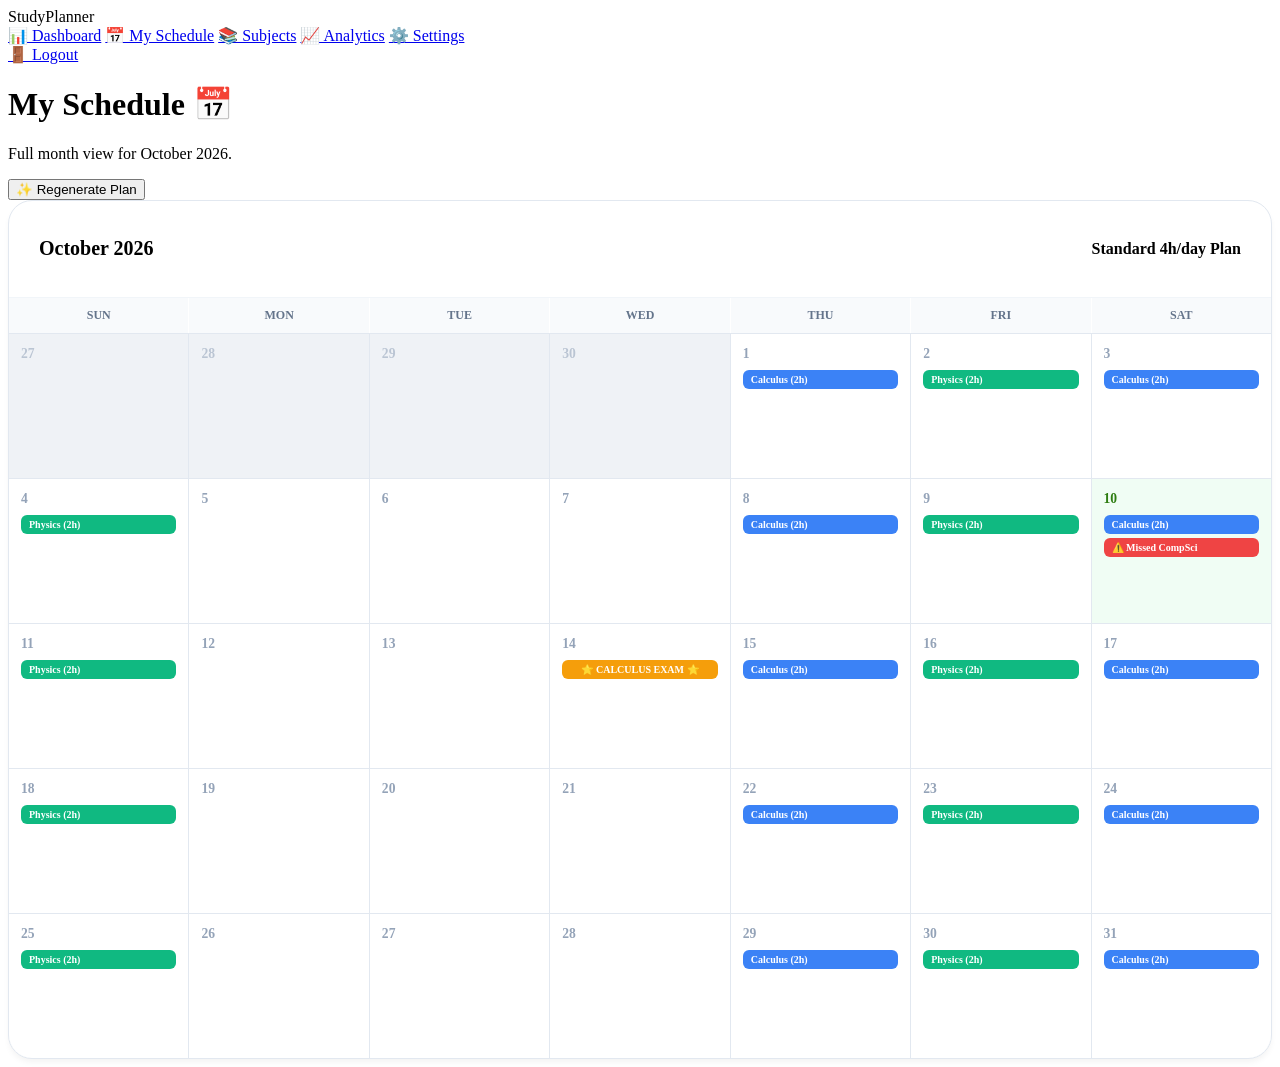
==== schedule.html @ 5e94e537 "Add files via upload" ====
<!DOCTYPE html>
<html lang="en">
<head>
    <meta charset="UTF-8">
    <title>My Schedule | AI Study Planner</title>
    <link href="https://fonts.googleapis.com/css2?family=Poppins:wght@400;600;700&display=swap" rel="stylesheet">
    <link rel="stylesheet" href="dashboard.css">
    
    <style>
        .calendar-container {
            background: white;
            border-radius: 24px;
            border: 1px solid #e2e8f0;
            overflow: hidden;
            box-shadow: 0 4px 6px -1px rgba(0, 0, 0, 0.05);
        }

        .calendar-header {
            padding: 20px 30px;
            display: flex;
            justify-content: space-between;
            align-items: center;
            border-bottom: 1px solid #f1f5f9;
        }

        /* 7 Columns for the 7 days of the week */
        .calendar-grid {
            display: grid;
            grid-template-columns: repeat(7, 1fr);
            gap: 1px;
            background: #e2e8f0; /* The "Border" color */
        }

        .day-label {
            background: #f8fafc;
            padding: 10px;
            text-align: center;
            font-size: 0.75rem;
            font-weight: 700;
            color: #64748b;
            text-transform: uppercase;
        }

        .cal-day {
            background: white;
            min-height: 120px;
            padding: 12px;
            transition: 0.2s;
        }

        .cal-day:hover { background: #fcfdfd; }

        .date-num {
            font-size: 0.85rem;
            font-weight: 600;
            color: #94a3b8;
            margin-bottom: 8px;
            display: block;
        }

        .inactive { background: #fdfdfd; opacity: 0.5; }
        .today { background: #f0fdf4 !important; }
        .today .date-num { color: #2e7d12; font-weight: 800; }

        /* Event Tags */
        .event {
            font-size: 10px;
            padding: 4px 8px;
            border-radius: 6px;
            color: white;
            margin-top: 4px;
            font-weight: 600;
            cursor: pointer;
        }
        .blue { background: #3b82f6; }
        .green { background: #10b981; }
        .red { background: #ef4444; }
        .yellow { background: #f59e0b; color: #fff; text-align: center; font-weight: bold; }
    </style>
</head>
<body>

    <div class="dashboard-layout">
        <aside class="sidebar">
            <div class="sidebar-logo">StudyPlanner</div>
            <nav class="sidebar-nav">
                <a href="dashboard.html">📊 Dashboard</a>
                <a href="schedule.html" class="active">📅 My Schedule</a>
                <a href="subjects.html">📚 Subjects</a>
                <a href="analytics.html">📈 Analytics</a>
                <a href="settings.html">⚙️ Settings</a>
            </nav>
            <div class="sidebar-bottom">
                <a href="login.html" class="logout-btn">🚪 Logout</a>
            </div>
        </aside>

        <main class="main-content">
            <header class="topbar">
                <div>
                    <h1>My Schedule 📅</h1>
                    <p style="color: var(--text-gray);">Full month view for October 2026.</p>
                </div>
                <button class="magic-btn" onclick="location.reload()">✨ Regenerate Plan</button>
            </header>

            <section class="calendar-container">
                <div class="calendar-header">
                    <h2 style="font-size: 1.25rem;">October 2026</h2>
                    <div style="color: var(--text-gray); font-weight: 600;">Standard 4h/day Plan</div>
                </div>
                
                <div class="calendar-grid" style="background: none; border-bottom: 1px solid #e2e8f0;">
                    <div class="day-label">Sun</div><div class="day-label">Mon</div>
                    <div class="day-label">Tue</div><div class="day-label">Wed</div>
                    <div class="day-label">Thu</div><div class="day-label">Fri</div>
                    <div class="day-label">Sat</div>
                </div>

                <div class="calendar-grid" id="full-month-grid">
                    </div>
            </section>
        </main>
    </div>

    <script>
        const grid = document.getElementById('full-month-grid');

        function generateMonth() {
            // 1. Fill the 4 inactive days from September (27-30)
            for (let i = 27; i <= 30; i++) {
                grid.innerHTML += `<div class="cal-day inactive"><span class="date-num">${i}</span></div>`;
            }

            // 2. Fill the 31 days of October
            for (let day = 1; day <= 31; day++) {
                let isToday = (day === 10) ? 'today' : '';
                
                let eventsHtml = '';
                // Logic: Add Math on Mondays/Wednesdays, Physics on Tuesdays/Thursdays
                if (day % 7 === 1 || day % 7 === 3) {
                    eventsHtml = `<div class="event blue">Calculus (2h)</div>`;
                } else if (day % 7 === 2 || day % 7 === 4) {
                    eventsHtml = `<div class="event green">Physics (2h)</div>`;
                }

                // Logic: Mark Day 10 as Missed (Today)
                if (day === 10) {
                    eventsHtml += `<div class="event red">⚠️ Missed CompSci</div>`;
                }

                // Logic: Exam on the 14th
                if (day === 14) {
                    eventsHtml = `<div class="event yellow">⭐ CALCULUS EXAM ⭐</div>`;
                }

                grid.innerHTML += `
                    <div class="cal-day ${isToday}">
                        <span class="date-num">${day}</span>
                        ${eventsHtml}
                    </div>
                `;
            }
        }

        // Run the function when the page loads
        window.onload = generateMonth;
    </script>
</body>
</html>
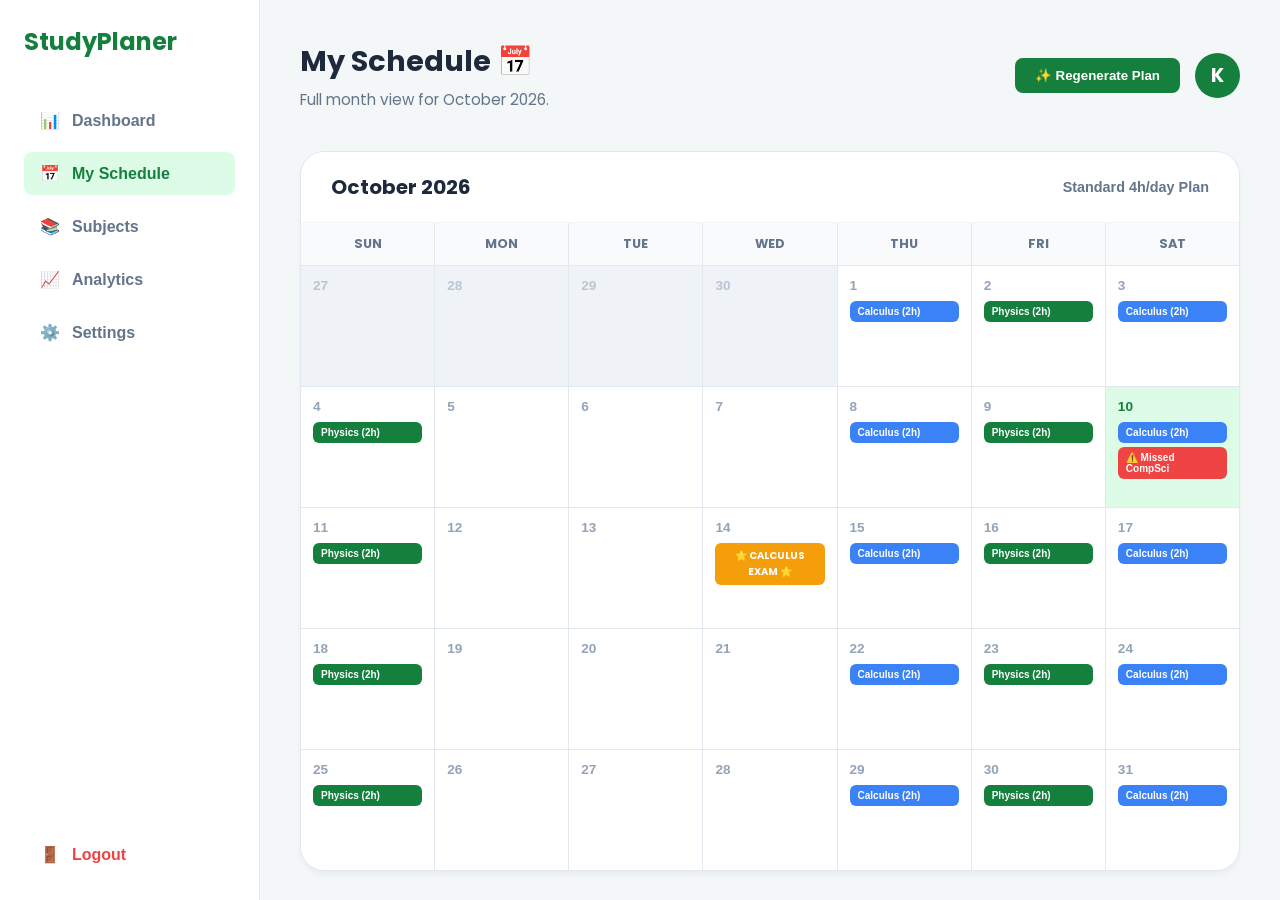
==== commit 7f518d92: "Add files via upload" ====
--- a/schedule.html
+++ b/schedule.html
@@ -2,17 +2,21 @@
 <html lang="en">
 <head>
     <meta charset="UTF-8">
+    <meta name="viewport" content="width=device-width, initial-scale=1.0">
     <title>My Schedule | AI Study Planner</title>
-    <link href="https://fonts.googleapis.com/css2?family=Poppins:wght@400;600;700&display=swap" rel="stylesheet">
+    <link href="https://fonts.googleapis.com/css2?family=Poppins:wght@300;400;600;700&display=swap" rel="stylesheet">
+    
     <link rel="stylesheet" href="dashboard.css">
     
     <style>
+        /* --- CALENDAR SPECIFIC STYLES --- */
         .calendar-container {
-            background: white;
+            background: var(--card-bg, #ffffff);
             border-radius: 24px;
             border: 1px solid #e2e8f0;
             overflow: hidden;
             box-shadow: 0 4px 6px -1px rgba(0, 0, 0, 0.05);
+            margin-top: 10px;
         }
 
         .calendar-header {
@@ -23,21 +27,32 @@
             border-bottom: 1px solid #f1f5f9;
         }
 
+        .calendar-header h2 {
+            font-size: 1.25rem;
+            color: var(--text-main);
+        }
+
+        .calendar-header-info {
+            color: var(--text-muted);
+            font-weight: 600;
+            font-size: 0.9rem;
+        }
+
         /* 7 Columns for the 7 days of the week */
         .calendar-grid {
             display: grid;
             grid-template-columns: repeat(7, 1fr);
             gap: 1px;
-            background: #e2e8f0; /* The "Border" color */
+            background: #e2e8f0; /* The "Border" color between days */
         }
 
         .day-label {
             background: #f8fafc;
-            padding: 10px;
+            padding: 12px 10px;
             text-align: center;
-            font-size: 0.75rem;
+            font-size: 0.8rem;
             font-weight: 700;
-            color: #64748b;
+            color: var(--text-muted);
             text-transform: uppercase;
         }
 
@@ -46,6 +61,9 @@
             min-height: 120px;
             padding: 12px;
             transition: 0.2s;
+            display: flex;
+            flex-direction: column;
+            gap: 4px;
         }
 
         .cal-day:hover { background: #fcfdfd; }
@@ -54,26 +72,33 @@
             font-size: 0.85rem;
             font-weight: 600;
             color: #94a3b8;
-            margin-bottom: 8px;
+            margin-bottom: 4px;
             display: block;
         }
 
         .inactive { background: #fdfdfd; opacity: 0.5; }
-        .today { background: #f0fdf4 !important; }
-        .today .date-num { color: #2e7d12; font-weight: 800; }
+        
+        /* Today Highlight using Thick Green Theme */
+        .today { background: #dcfce7 !important; } /* Light green background */
+        .today .date-num { color: #15803d; font-weight: 800; } /* Thick green text */
 
         /* Event Tags */
         .event {
             font-size: 10px;
-            padding: 4px 8px;
+            padding: 5px 8px;
             border-radius: 6px;
             color: white;
-            margin-top: 4px;
             font-weight: 600;
             cursor: pointer;
-        }
-        .blue { background: #3b82f6; }
-        .green { background: #10b981; }
+            transition: opacity 0.2s;
+            text-align: left;
+        }
+        
+        .event:hover { opacity: 0.8; }
+        
+        /* Event Colors */
+        .blue { background: #3b82f6; } 
+        .green { background: #15803d; } /* Matches your thick green */
         .red { background: #ef4444; }
         .yellow { background: #f59e0b; color: #fff; text-align: center; font-weight: bold; }
     </style>
@@ -82,35 +107,38 @@
 
     <div class="dashboard-layout">
         <aside class="sidebar">
-            <div class="sidebar-logo">StudyPlanner</div>
+            <div class="sidebar-logo"> StudyPlaner</div>
             <nav class="sidebar-nav">
-                <a href="dashboard.html">📊 Dashboard</a>
-                <a href="schedule.html" class="active">📅 My Schedule</a>
-                <a href="subjects.html">📚 Subjects</a>
-                <a href="analytics.html">📈 Analytics</a>
-                <a href="settings.html">⚙️ Settings</a>
+                <a href="dashboard.html"><span>📊</span> Dashboard</a>
+                <a href="schedule.html" class="active"><span>📅</span> My Schedule</a>
+                <a href="subjects.html"><span>📚</span> Subjects</a>
+                <a href="analytics.html"><span>📈</span> Analytics</a>
+                <a href="settings.html"><span>⚙️</span> Settings</a>
             </nav>
             <div class="sidebar-bottom">
-                <a href="login.html" class="logout-btn">🚪 Logout</a>
+                <a href="login.html" class="logout-btn"><span>🚪</span> Logout</a>
             </div>
         </aside>
 
         <main class="main-content">
             <header class="topbar">
-                <div>
+                <div class="greeting">
                     <h1>My Schedule 📅</h1>
-                    <p style="color: var(--text-gray);">Full month view for October 2026.</p>
-                </div>
-                <button class="magic-btn" onclick="location.reload()">✨ Regenerate Plan</button>
+                    <p>Full month view for October 2026.</p>
+                </div>
+                <div class="user-profile">
+                    <button class="btn-primary" onclick="location.reload()">✨ Regenerate Plan</button>
+                    <div class="avatar">K</div>
+                </div>
             </header>
 
             <section class="calendar-container">
                 <div class="calendar-header">
-                    <h2 style="font-size: 1.25rem;">October 2026</h2>
-                    <div style="color: var(--text-gray); font-weight: 600;">Standard 4h/day Plan</div>
+                    <h2>October 2026</h2>
+                    <div class="calendar-header-info">Standard 4h/day Plan</div>
                 </div>
                 
-                <div class="calendar-grid" style="background: none; border-bottom: 1px solid #e2e8f0;">
+                <div class="calendar-grid" style="border-bottom: 1px solid #e2e8f0;">
                     <div class="day-label">Sun</div><div class="day-label">Mon</div>
                     <div class="day-label">Tue</div><div class="day-label">Wed</div>
                     <div class="day-label">Thu</div><div class="day-label">Fri</div>
@@ -118,30 +146,37 @@
                 </div>
 
                 <div class="calendar-grid" id="full-month-grid">
-                    </div>
+                    <div style="padding: 20px; grid-column: 1 / -1; text-align: center; color: #64748b;">Loading your schedule...</div>
+                </div>
             </section>
         </main>
     </div>
 
     <script>
-        const grid = document.getElementById('full-month-grid');
-
-        function generateMonth() {
+        // Using DOMContentLoaded ensures the HTML is fully loaded before JS runs
+        document.addEventListener('DOMContentLoaded', () => {
+            const grid = document.getElementById('full-month-grid');
+            
+            // We will build the entire HTML string first, then inject it once.
+            let calendarHTML = ''; 
+
             // 1. Fill the 4 inactive days from September (27-30)
             for (let i = 27; i <= 30; i++) {
-                grid.innerHTML += `<div class="cal-day inactive"><span class="date-num">${i}</span></div>`;
+                calendarHTML += `<div class="cal-day inactive"><span class="date-num">${i}</span></div>`;
             }
 
             // 2. Fill the 31 days of October
             for (let day = 1; day <= 31; day++) {
                 let isToday = (day === 10) ? 'today' : '';
+                let eventsHtml = '';
                 
-                let eventsHtml = '';
-                // Logic: Add Math on Mondays/Wednesdays, Physics on Tuesdays/Thursdays
+                // Logic: Add Calculus on Mondays/Wednesdays
                 if (day % 7 === 1 || day % 7 === 3) {
-                    eventsHtml = `<div class="event blue">Calculus (2h)</div>`;
-                } else if (day % 7 === 2 || day % 7 === 4) {
-                    eventsHtml = `<div class="event green">Physics (2h)</div>`;
+                    eventsHtml += `<div class="event blue">Calculus (2h)</div>`;
+                } 
+                // Logic: Add Physics on Tuesdays/Thursdays
+                if (day % 7 === 2 || day % 7 === 4) {
+                    eventsHtml += `<div class="event green">Physics (2h)</div>`;
                 }
 
                 // Logic: Mark Day 10 as Missed (Today)
@@ -151,20 +186,20 @@
 
                 // Logic: Exam on the 14th
                 if (day === 14) {
-                    eventsHtml = `<div class="event yellow">⭐ CALCULUS EXAM ⭐</div>`;
+                    eventsHtml += `<div class="event yellow">⭐ CALCULUS EXAM ⭐</div>`;
                 }
 
-                grid.innerHTML += `
+                calendarHTML += `
                     <div class="cal-day ${isToday}">
                         <span class="date-num">${day}</span>
                         ${eventsHtml}
                     </div>
                 `;
             }
-        }
-
-        // Run the function when the page loads
-        window.onload = generateMonth;
+
+            // Finally, push all the HTML into the grid at once
+            grid.innerHTML = calendarHTML;
+        });
     </script>
 </body>
 </html>
--- a/dashboard.css
+++ b/dashboard.css
@@ -0,0 +1,278 @@
+/* --- Global Theme Variables --- */
+:root {
+    --bg-color: #f4f7f8;
+    --card-bg: #ffffff;
+    --text-main: #1e293b;
+    --text-muted: #64748b;
+    
+    /* THICK FOREST GREEN THEME */
+    --primary-green: #15803d; 
+    --primary-green-hover: #14532d; 
+    --primary-green-light: #dcfce7; 
+    
+    --danger-light: #fee2e2;
+    --danger-red: #ef4444;
+}
+
+* { margin: 0; padding: 0; box-sizing: border-box; font-family: 'Poppins', sans-serif; }
+html, body { width: 100%; height: 100%; overflow-x: hidden; }
+body { background-color: var(--bg-color); color: var(--text-main); }
+.dashboard-layout { display: flex; width: 100vw; height: 100vh; }
+
+/* --- Sidebar --- */
+.sidebar { width: 260px; min-width: 260px; background-color: var(--card-bg); display: flex; flex-direction: column; padding: 24px; border-right: 1px solid #e2e8f0; }
+.sidebar-logo { color: var(--primary-green); font-weight: 700; font-size: 1.5rem; margin-bottom: 40px; }
+.sidebar-nav { display: flex; flex-direction: column; gap: 10px; flex-grow: 1; }
+.sidebar-nav a { display: flex; align-items: center; gap: 12px; padding: 12px 16px; text-decoration: none; color: var(--text-muted); border-radius: 8px; font-weight: 600; transition: 0.2s ease; }
+.sidebar-nav a:hover, .sidebar-nav a.active { background-color: var(--primary-green-light); color: var(--primary-green); }
+.sidebar-bottom { margin-top: auto; }
+.logout-btn { display: flex; align-items: center; gap: 12px; text-decoration: none; color: var(--danger-red); font-weight: 600; padding: 12px 16px; }
+
+/* --- Main Layout --- */
+.main-content { flex-grow: 1; width: calc(100% - 260px); padding: 40px; overflow-y: auto; }
+.topbar { display: flex; justify-content: space-between; align-items: center; margin-bottom: 40px; width: 100%; }
+.greeting h1 { font-size: 1.8rem; color: var(--text-main); }
+.greeting p { color: var(--text-muted); font-size: 0.95rem; margin-top: 5px; }
+.user-profile { display: flex; align-items: center; gap: 15px; }
+
+/* --- Buttons & Avatar --- */
+.btn-primary { background-color: var(--primary-green); color: white; padding: 10px 20px; border: none; border-radius: 8px; font-weight: 600; cursor: pointer; transition: 0.2s; }
+.btn-primary:hover { background-color: var(--primary-green-hover); }
+.btn-gradient { background: linear-gradient(135deg, var(--primary-green), #047857); color: white; padding: 10px 20px; border: none; border-radius: 8px; font-weight: 600; cursor: pointer; }
+.avatar { width: 45px; height: 45px; background-color: var(--primary-green); color: white; border-radius: 50%; display: flex; align-items: center; justify-content: center; font-weight: 700; font-size: 1.2rem; }
+
+/* --- Top Widgets --- */
+.widgets-grid { display: grid; grid-template-columns: repeat(3, 1fr); gap: 25px; margin-bottom: 30px; width: 100%; }
+.widget-card { background: var(--card-bg); padding: 24px; border-radius: 16px; display: flex; align-items: center; gap: 15px; box-shadow: 0 4px 6px -1px rgba(0,0,0,0.05); width: 100%; }
+.widget-icon { width: 50px; height: 50px; border-radius: 12px; display: flex; align-items: center; justify-content: center; font-size: 1.5rem; }
+.bg-green-light { background-color: var(--primary-green-light); }
+.text-green { color: var(--primary-green); }
+.bg-red-light { background-color: var(--danger-light); }
+.text-red { color: var(--danger-red); }
+.widget-info p { color: var(--text-muted); font-size: 0.9rem; font-weight: 600; }
+.widget-info h3 { font-size: 1.3rem; color: var(--text-main); }
+.widget-info span { font-size: 0.8rem; color: var(--text-muted); font-weight: 400; }
+
+/* --- Bottom Task Area --- */
+.content-grid { width: 100%; }
+.card { background: var(--card-bg); padding: 24px; border-radius: 16px; box-shadow: 0 4px 6px -1px rgba(0,0,0,0.05); width: 100%; }
+.section-header { display: flex; justify-content: space-between; align-items: center; margin-bottom: 20px; }
+.link-green { color: var(--primary-green); text-decoration: none; font-weight: 600; }
+.loading-text { color: var(--text-muted); padding: 10px 0; }
+
+/* Task Items - White boxes with green borders */
+.task-item { 
+    display: flex; 
+    justify-content: space-between; 
+    align-items: center;
+    padding: 16px; 
+    border: 1px solid #e2e8f0; 
+    border-radius: 8px; 
+    margin-bottom: 12px; 
+    border-left: 5px solid var(--primary-green); 
+    background-color: #ffffff;
+}
+
+/* --- Modal --- */
+.modal { display: none; position: fixed; top: 0; left: 0; width: 100%; height: 100%; background-color: rgba(0, 0, 0, 0.5); align-items: center; justify-content: center; z-index: 1000; }
+.modal-content { background-color: var(--card-bg); padding: 30px; border-radius: 16px; width: 400px; position: relative; box-shadow: 0 10px 25px rgba(0,0,0,0.1); }
+.close-btn { position: absolute; top: 15px; right: 20px; font-size: 1.5rem; cursor: pointer; color: var(--text-muted); }
+.input-group { margin-bottom: 15px; }
+.input-group label { display: block; margin-bottom: 5px; font-weight: 600; font-size: 0.9rem; }
+.input-group input { width: 100%; padding: 10px; border: 1px solid #cbd5e1; border-radius: 8px; outline: none; }
+.input-group input:focus { border-color: var(--primary-green); }
+.full-width { width: 100%; margin-top: 10px; }
+
+/* --- Analytics Page Specific Styles --- */
+
+/* Split the bottom area: 2/3 for the bar chart, 1/3 for the subject list */
+.analytics-grid {
+    display: grid;
+    grid-template-columns: 2fr 1fr;
+    gap: 25px;
+    width: 100%;
+}
+
+/* --- Bar Chart --- */
+.bar-chart-container {
+    display: flex;
+    align-items: flex-end;
+    justify-content: space-between;
+    height: 250px;
+    padding-top: 20px;
+    gap: 15px;
+}
+
+.bar-column {
+    display: flex;
+    flex-direction: column;
+    align-items: center;
+    justify-content: flex-end;
+    flex-grow: 1;
+    height: 100%;
+}
+
+.bar-fill {
+    width: 100%;
+    max-width: 40px;
+    background-color: var(--primary-green);
+    border-radius: 6px 6px 0 0;
+    transition: height 1s ease-out; /* Smooth animation when loading */
+    height: 0; /* Starts at 0, JS will animate it up */
+}
+
+/* Make weekends a lighter color to distinguish them */
+.bar-fill.weekend {
+    background-color: var(--primary-green-light);
+}
+
+.bar-label {
+    margin-top: 10px;
+    font-size: 0.9rem;
+    color: var(--text-muted);
+    font-weight: 600;
+}
+
+/* --- Subject Progress Bars --- */
+.subject-list {
+    display: flex;
+    flex-direction: column;
+    gap: 20px;
+    margin-top: 10px;
+}
+
+.subject-item {
+    display: flex;
+    flex-direction: column;
+    gap: 8px;
+}
+
+.subject-header {
+    display: flex;
+    justify-content: space-between;
+    font-size: 0.95rem;
+    font-weight: 600;
+    color: var(--text-main);
+}
+
+.subject-hours {
+    color: var(--text-muted);
+    font-weight: 400;
+}
+
+.progress-track {
+    width: 100%;
+    height: 10px;
+    background-color: #e2e8f0;
+    border-radius: 10px;
+    overflow: hidden;
+}
+
+.progress-fill {
+    height: 100%;
+    background-color: var(--primary-green);
+    border-radius: 10px;
+    width: 0; /* Starts at 0, JS will animate it */
+    transition: width 1s ease-out;
+}
+/* --- Settings Page Specific Styles --- */
+
+.settings-grid {
+    display: grid;
+    grid-template-columns: 1fr 1fr;
+    gap: 25px;
+    width: 100%;
+}
+
+.settings-section-title {
+    margin-bottom: 20px;
+    font-size: 1.2rem;
+    color: var(--text-main);
+    border-bottom: 2px solid #e2e8f0;
+    padding-bottom: 10px;
+}
+
+/* --- Toggle Switch Styling --- */
+.setting-row {
+    display: flex;
+    justify-content: space-between;
+    align-items: center;
+    margin-bottom: 15px;
+    padding: 10px 0;
+}
+
+.setting-info strong {
+    display: block;
+    color: var(--text-main);
+    margin-bottom: 3px;
+}
+
+.setting-info span {
+    font-size: 0.85rem;
+    color: var(--text-muted);
+}
+
+.switch {
+    position: relative;
+    display: inline-block;
+    width: 50px;
+    height: 26px;
+}
+
+.switch input { 
+    opacity: 0;
+    width: 0;
+    height: 0;
+}
+
+.slider {
+    position: absolute;
+    cursor: pointer;
+    top: 0; left: 0; right: 0; bottom: 0;
+    background-color: #cbd5e1;
+    transition: .4s;
+    border-radius: 26px;
+}
+
+.slider:before {
+    position: absolute;
+    content: "";
+    height: 18px;
+    width: 18px;
+    left: 4px;
+    bottom: 4px;
+    background-color: white;
+    transition: .4s;
+    border-radius: 50%;
+}
+
+input:checked + .slider {
+    background-color: var(--primary-green);
+}
+
+input:checked + .slider:before {
+    transform: translateX(24px);
+}
+// --- SECURE LOGOUT FUNCTION ---
+    // This finds every logout button on the page
+    const logoutButtons = document.querySelectorAll('.logout-btn');
+
+    logoutButtons.forEach(button => {
+        button.addEventListener('click', function(e) {
+            // Stop the link from jumping instantly
+            e.preventDefault(); 
+            
+            // 1. Change the text to give visual feedback
+            this.innerHTML = "<span>⏳</span> Logging out...";
+            this.style.color = "var(--text-muted)";
+            
+            // 2. Clear out any saved browser data (simulating a secure logout)
+            localStorage.clear();
+            sessionStorage.clear();
+            
+            // 3. Wait for 0.8 seconds (to feel realistic), then go to the login page
+            setTimeout(() => {
+                window.location.href = 'login.html';
+            }, 800);
+        });
+    });
